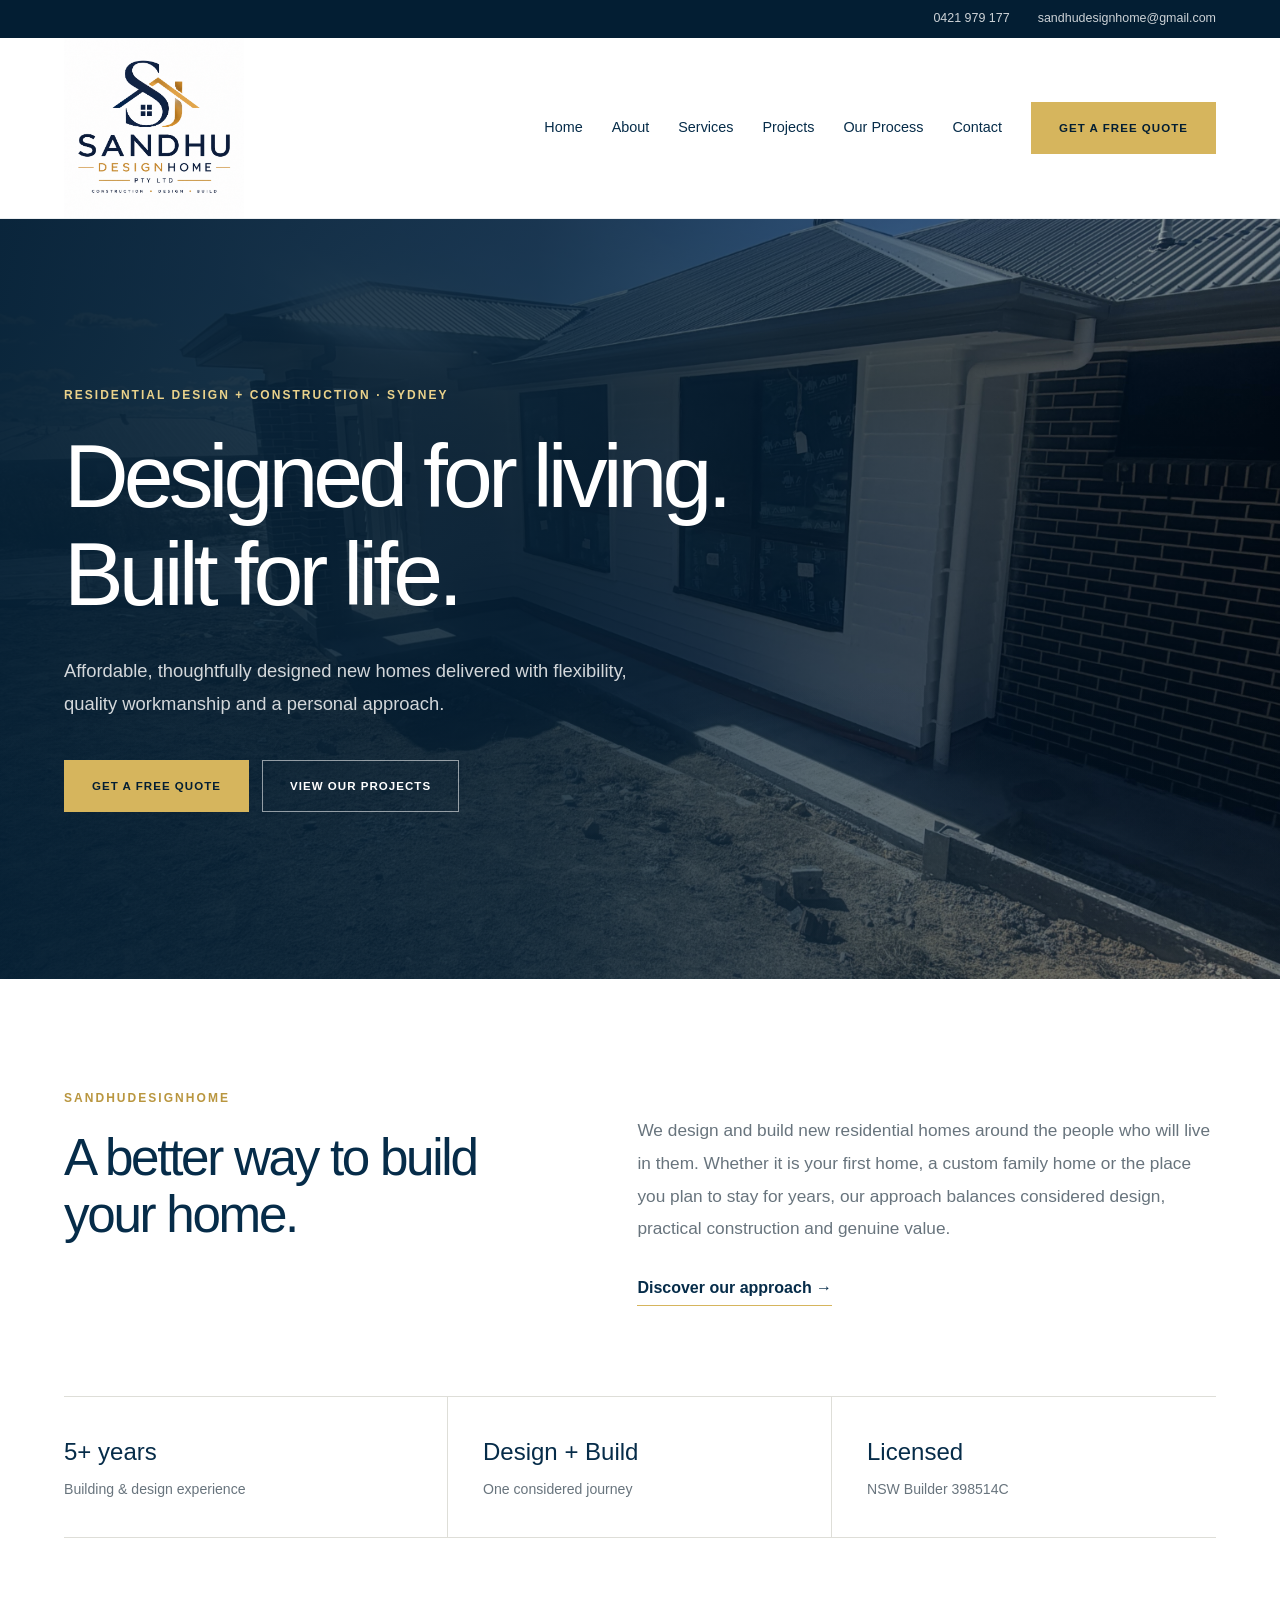
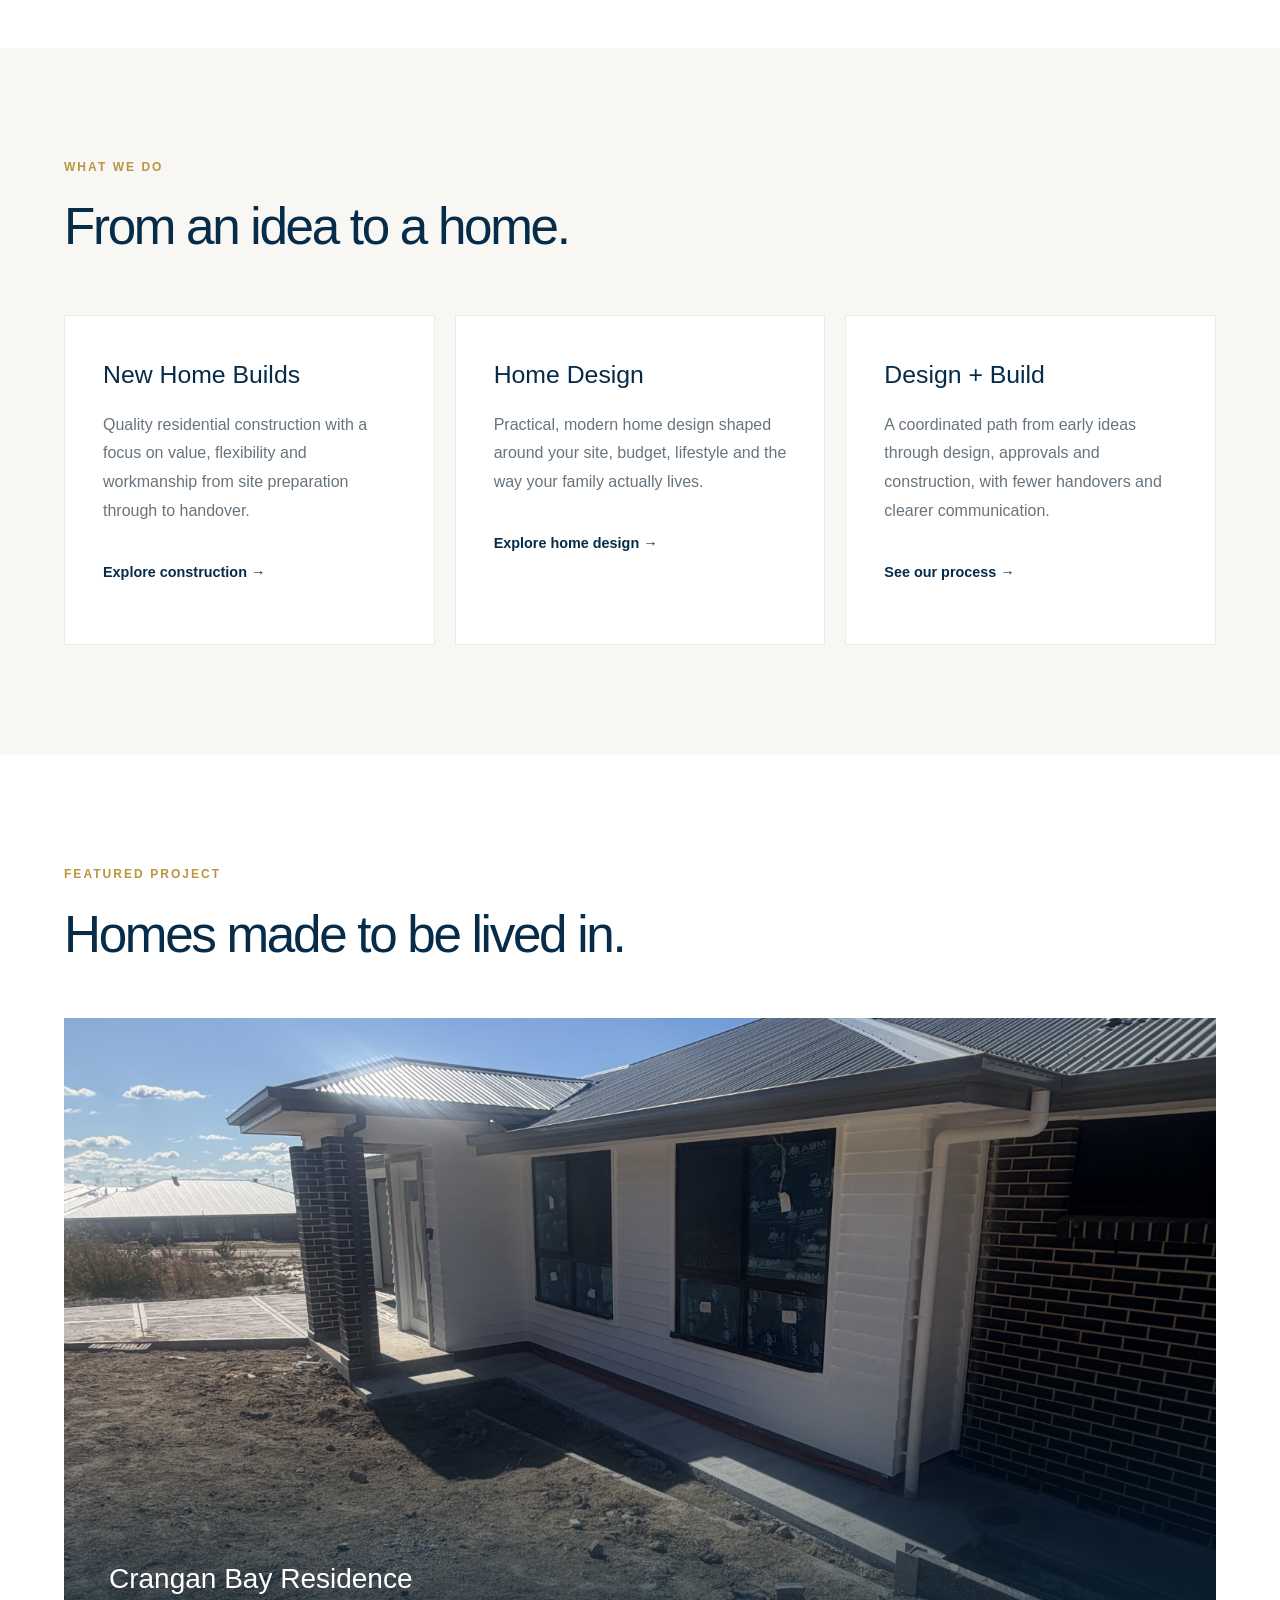
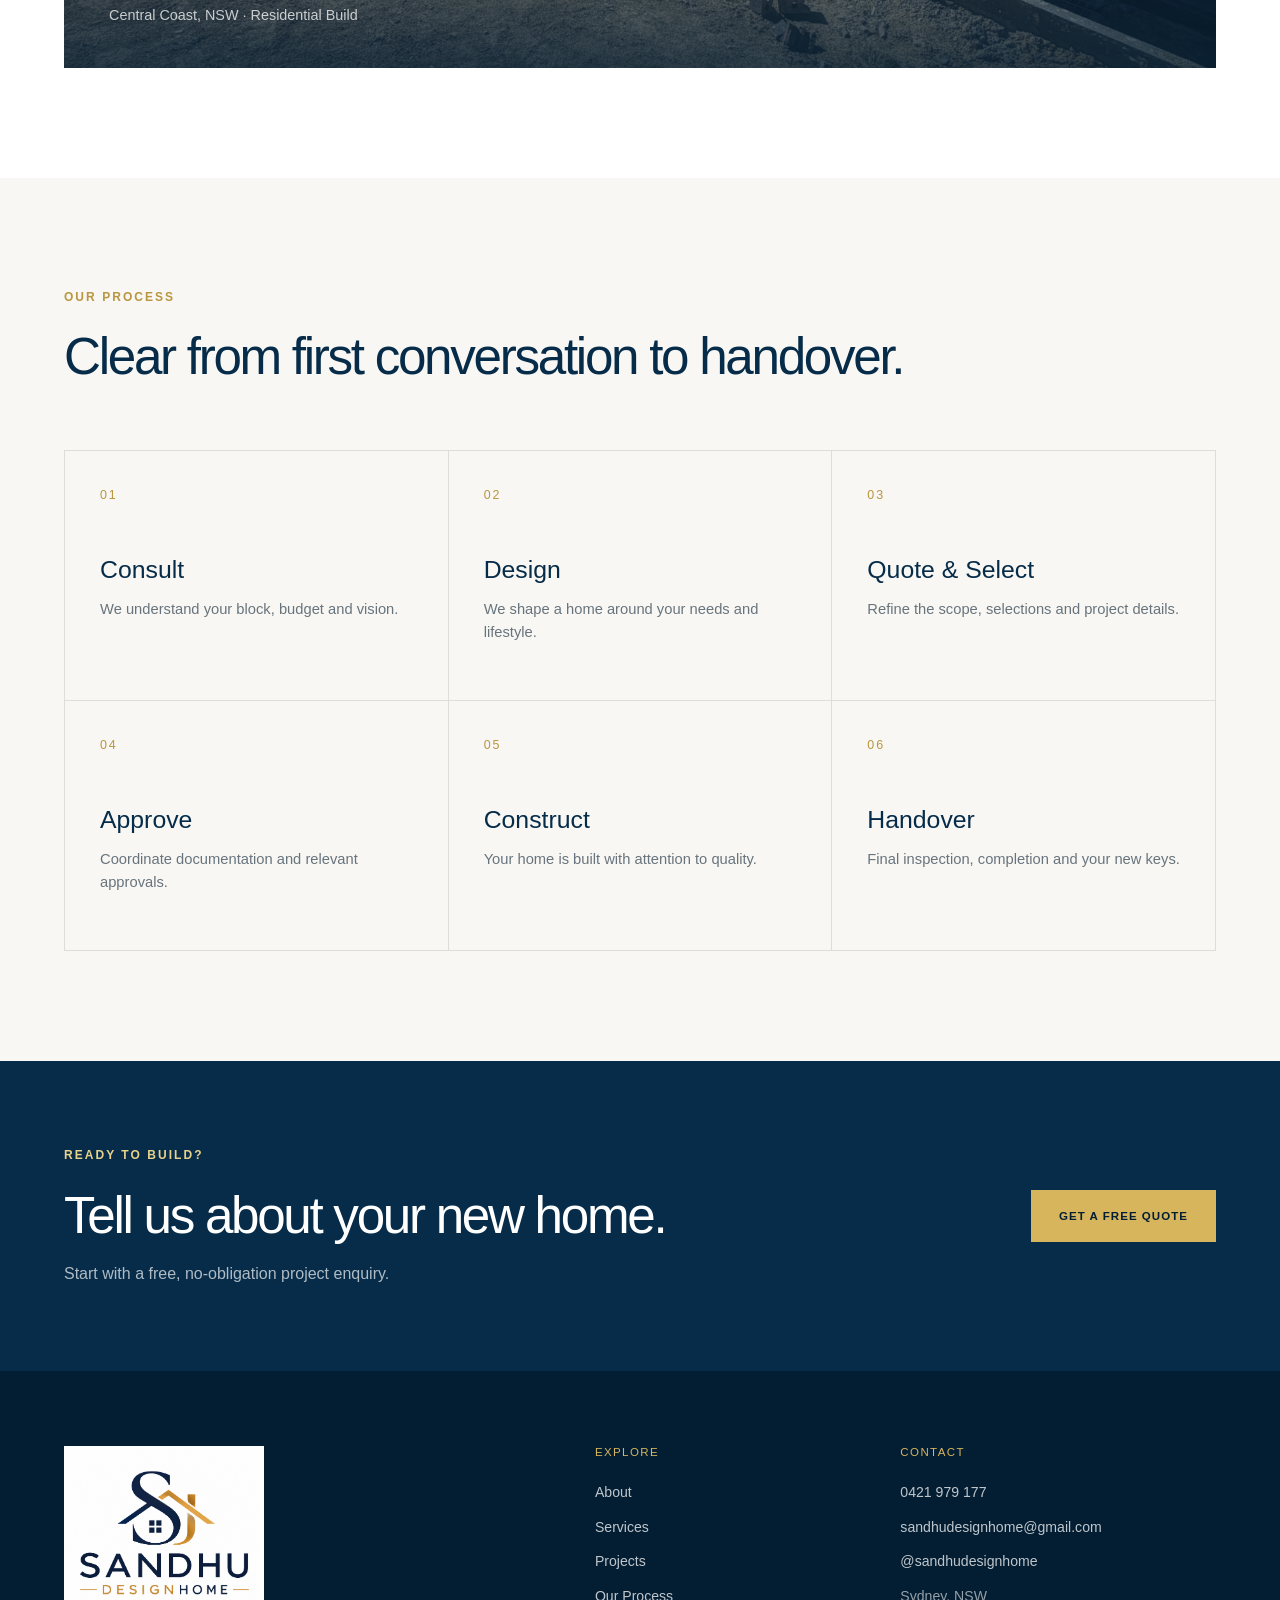
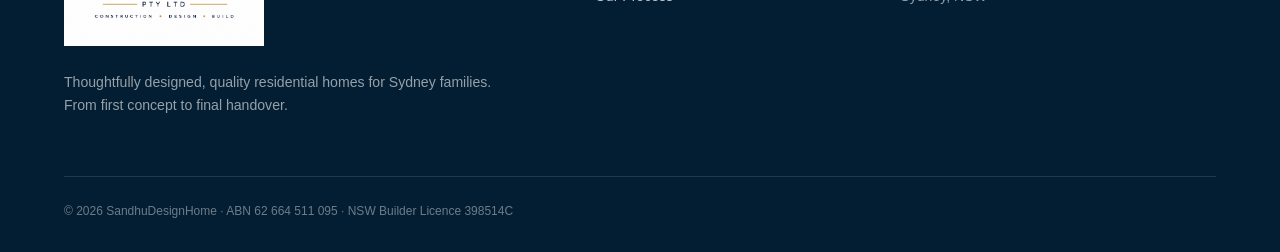
==== index.html @ 260c55b7 "Add files via upload" ====
<!doctype html>
<html lang="en-AU">

<head>
    <meta charset="utf-8">
    <meta name="viewport" content="width=device-width, initial-scale=1">

    <title>SandhuDesignHome | Residential Builder & Home Design Sydney</title>

    <meta name="description"
        content="SandhuDesignHome designs and builds quality, affordable new residential homes across Sydney.">

    <link rel="stylesheet" href="assets/style.css">
</head>

<body>

    <!-- =========================
         TOP CONTACT BAR
    ========================== -->

    <div class="top">
        <div class="wrap">

            <a href="tel:+61421979177">
                0421 979 177
            </a>

            <a href="mailto:sandhudesignhome@gmail.com">
                sandhudesignhome@gmail.com
            </a>

        </div>
    </div>


    <!-- =========================
         NAVIGATION
    ========================== -->

    <nav class="nav">

        <div class="wrap navin">

            <a class="brand" href="index.html">
                <img
                    src="assets/images/logo.png"
                    alt="SandhuDesignHome">
            </a>

            <button
                class="menu"
                aria-label="Menu">
                ☰
            </button>

            <div class="links">

                <a href="index.html">
                    Home
                </a>

                <a href="about/">
                    About
                </a>

                <a href="services/">
                    Services
                </a>

                <a href="projects/">
                    Projects
                </a>

                <a href="process/">
                    Our Process
                </a>

                <a href="contact/">
                    Contact
                </a>

                <a
                    class="btn"
                    href="contact/">
                    Get a Free Quote
                </a>

            </div>

        </div>

    </nav>


    <!-- =========================
         HERO
    ========================== -->

    <header class="hero">

        <div class="wrap content">

            <div class="eyebrow">
                Residential Design + Construction · Sydney
            </div>

            <h1>
                Designed for living.
                <br>
                Built for life.
            </h1>

            <p class="lead">
                Affordable, thoughtfully designed new homes
                delivered with flexibility, quality workmanship
                and a personal approach.
            </p>

            <div class="actions">

                <a
                    class="btn"
                    href="contact/">
                    Get a Free Quote
                </a>

                <a
                    class="btn outline"
                    href="projects/">
                    View Our Projects
                </a>

            </div>

        </div>

    </header>


    <!-- =========================
         INTRODUCTION
    ========================== -->

    <section>

        <div class="wrap split reveal">

            <div>

                <div class="eyebrow">
                    SandhuDesignHome
                </div>

                <h2>
                    A better way to build your home.
                </h2>

            </div>

            <div class="copy">

                <p>
                    We design and build new residential homes around
                    the people who will live in them. Whether it is
                    your first home, a custom family home or the place
                    you plan to stay for years, our approach balances
                    considered design, practical construction and
                    genuine value.
                </p>

                <a href="about/">
                    Discover our approach →
                </a>

            </div>

        </div>


        <!-- TRUST / CREDENTIALS -->

        <div class="wrap stats reveal">

            <div class="stat">

                <strong>
                    5+ years
                </strong>

                Building & design experience

            </div>

            <div class="stat">

                <strong>
                    Design + Build
                </strong>

                One considered journey

            </div>

            <div class="stat">

                <strong>
                    Licensed
                </strong>

                NSW Builder 398514C

            </div>

        </div>

    </section>


    <!-- =========================
         SERVICES
    ========================== -->

    <section class="soft">

        <div class="wrap">

            <div class="eyebrow">
                What we do
            </div>

            <h2>
                From an idea to a home.
            </h2>


            <div class="cards">


                <!-- NEW HOME BUILDS -->

                <article class="card reveal">

                    <div class="pad">

                        <h3>
                            New Home Builds
                        </h3>

                        <p>
                            Quality residential construction with a
                            focus on value, flexibility and workmanship
                            from site preparation through to handover.
                        </p>

                        <a href="services/">
                            Explore construction →
                        </a>

                    </div>

                </article>


                <!-- HOME DESIGN -->

                <article class="card reveal">

                    <div class="pad">

                        <h3>
                            Home Design
                        </h3>

                        <p>
                            Practical, modern home design shaped around
                            your site, budget, lifestyle and the way
                            your family actually lives.
                        </p>

                        <a href="services/">
                            Explore home design →
                        </a>

                    </div>

                </article>


                <!-- DESIGN + BUILD -->

                <article class="card reveal">

                    <div class="pad">

                        <h3>
                            Design + Build
                        </h3>

                        <p>
                            A coordinated path from early ideas through
                            design, approvals and construction, with
                            fewer handovers and clearer communication.
                        </p>

                        <a href="process/">
                            See our process →
                        </a>

                    </div>

                </article>

            </div>

        </div>

    </section>


    <!-- =========================
         FEATURED PROJECT
    ========================== -->

    <section>

        <div class="wrap">

            <div class="eyebrow">
                Featured project
            </div>

            <h2>
                Homes made to be lived in.
            </h2>


            <a
                class="project reveal"
                href="projects/">

                <img
                    src="assets/images/crangan-bay-1.png"
                    alt="Crangan Bay residential home by SandhuDesignHome">


                <div class="label">

                    <strong>
                        Crangan Bay Residence
                    </strong>

                    <br>

                    <span>
                        Central Coast, NSW · Residential Build
                    </span>

                </div>

            </a>

        </div>

    </section>


    <!-- =========================
         OUR PROCESS
    ========================== -->

    <section class="soft">

        <div class="wrap">

            <div class="eyebrow">
                Our process
            </div>

            <h2>
                Clear from first conversation to handover.
            </h2>


            <div class="steps">


                <div class="step reveal">

                    <span class="num">
                        01
                    </span>

                    <h3>
                        Consult
                    </h3>

                    <p>
                        We understand your block, budget and vision.
                    </p>

                </div>


                <div class="step reveal">

                    <span class="num">
                        02
                    </span>

                    <h3>
                        Design
                    </h3>

                    <p>
                        We shape a home around your needs and lifestyle.
                    </p>

                </div>


                <div class="step reveal">

                    <span class="num">
                        03
                    </span>

                    <h3>
                        Quote & Select
                    </h3>

                    <p>
                        Refine the scope, selections and project details.
                    </p>

                </div>


                <div class="step reveal">

                    <span class="num">
                        04
                    </span>

                    <h3>
                        Approve
                    </h3>

                    <p>
                        Coordinate documentation and relevant approvals.
                    </p>

                </div>


                <div class="step reveal">

                    <span class="num">
                        05
                    </span>

                    <h3>
                        Construct
                    </h3>

                    <p>
                        Your home is built with attention to quality.
                    </p>

                </div>


                <div class="step reveal">

                    <span class="num">
                        06
                    </span>

                    <h3>
                        Handover
                    </h3>

                    <p>
                        Final inspection, completion and your new keys.
                    </p>

                </div>

            </div>

        </div>

    </section>


    <!-- =========================
         QUOTE CTA
    ========================== -->

    <section class="cta">

        <div class="wrap">

            <div>

                <div class="eyebrow">
                    Ready to build?
                </div>

                <h2>
                    Tell us about your new home.
                </h2>

                <p>
                    Start with a free, no-obligation project enquiry.
                </p>

            </div>


            <a
                class="btn"
                href="contact/">
                Get a Free Quote
            </a>

        </div>

    </section>


    <!-- =========================
         FOOTER
    ========================== -->

    <footer class="footer">

        <div class="wrap">


            <div class="footgrid">


                <!-- COMPANY -->

                <div>

                    <img
                        src="assets/images/logo.png"
                        alt="SandhuDesignHome">

                    <p>
                        Thoughtfully designed, quality residential
                        homes for Sydney families. From first concept
                        to final handover.
                    </p>

                </div>


                <!-- LINKS -->

                <div>

                    <h4>
                        Explore
                    </h4>

                    <a href="about/">
                        About
                    </a>

                    <a href="services/">
                        Services
                    </a>

                    <a href="projects/">
                        Projects
                    </a>

                    <a href="process/">
                        Our Process
                    </a>

                </div>


                <!-- CONTACT -->

                <div>

                    <h4>
                        Contact
                    </h4>

                    <a href="tel:+61421979177">
                        0421 979 177
                    </a>

                    <a href="mailto:sandhudesignhome@gmail.com">
                        sandhudesignhome@gmail.com
                    </a>

                    <a
                        href="https://www.instagram.com/sandhudesignhome/"
                        target="_blank"
                        rel="noopener">
                        @sandhudesignhome
                    </a>

                    <p>
                        Sydney, NSW
                    </p>

                </div>

            </div>


            <!-- LEGAL -->

            <div class="legal">

                © 2026 SandhuDesignHome
                · ABN 62 664 511 095
                · NSW Builder Licence 398514C

            </div>

        </div>

    </footer>


    <!-- JAVASCRIPT -->

    <script src="assets/script.js"></script>

</body>

</html>
---- assets/style.css ----
/* =========================================================
   SANDHUDESIGNHOME
   Main Website Stylesheet
   ========================================================= */


/* =========================
   BRAND VARIABLES
   ========================= */

:root {
    --navy: #062c49;
    --navy-dark: #031e33;
    --navy-light: #0c3d60;

    --gold: #d6b55d;
    --gold-dark: #b9963f;
    --gold-light: #ead28b;

    --white: #ffffff;
    --off-white: #f8f7f3;
    --soft: #f2f1ed;

    --text: #16212a;
    --muted: #68747d;
    --border: #deded8;

    --max-width: 1240px;
}


/* =========================
   RESET
   ========================= */

* {
    margin: 0;
    padding: 0;
    box-sizing: border-box;
}

html {
    scroll-behavior: smooth;
}

body {
    font-family: Arial, Helvetica, sans-serif;
    background: var(--white);
    color: var(--text);
    line-height: 1.6;
    -webkit-font-smoothing: antialiased;
}

img {
    max-width: 100%;
    display: block;
}

a {
    color: inherit;
    text-decoration: none;
}

button,
input,
textarea,
select {
    font: inherit;
}


/* =========================
   GENERAL LAYOUT
   ========================= */

.wrap {
    width: min(90%, var(--max-width));
    margin: 0 auto;
}

section {
    padding: 110px 0;
}

.soft {
    background: var(--off-white);
}


/* =========================
   TYPOGRAPHY
   ========================= */

h1,
h2,
h3,
h4 {
    color: var(--navy);
    font-weight: 500;
    line-height: 1.1;
}

h1 {
    font-size: clamp(3.3rem, 7vw, 6.8rem);
    letter-spacing: -0.055em;
}

h2 {
    font-size: clamp(2.3rem, 4vw, 4.3rem);
    letter-spacing: -0.045em;
    max-width: 850px;
}

h3 {
    font-size: 1.55rem;
}

p {
    color: var(--muted);
}

.eyebrow {
    color: var(--gold-dark);
    text-transform: uppercase;
    letter-spacing: 0.17em;
    font-size: 0.75rem;
    font-weight: 700;
    margin-bottom: 22px;
}

.lead {
    font-size: 1.15rem;
    max-width: 610px;
    line-height: 1.8;
}


/* =========================
   TOP CONTACT BAR
   ========================= */

.top {
    background: var(--navy-dark);
    color: rgba(255, 255, 255, 0.8);
    font-size: 0.78rem;
}

.top .wrap {
    min-height: 38px;
    display: flex;
    justify-content: flex-end;
    align-items: center;
    gap: 28px;
}

.top a {
    transition: color 0.25s ease;
}

.top a:hover {
    color: var(--gold);
}


/* =========================
   NAVIGATION
   ========================= */

.nav {
    background: rgba(255, 255, 255, 0.97);
    border-bottom: 1px solid rgba(6, 44, 73, 0.08);
    position: sticky;
    top: 0;
    z-index: 1000;
    backdrop-filter: blur(12px);
}

.navin {
    min-height: 88px;
    display: flex;
    align-items: center;
    justify-content: space-between;
}

.brand {
    display: flex;
    align-items: center;
}

.brand img {
    width: 180px;
    height: auto;
}

.links {
    display: flex;
    align-items: center;
    gap: 29px;
}

.links > a:not(.btn) {
    color: var(--navy);
    font-size: 0.9rem;
    position: relative;
}

.links > a:not(.btn)::after {
    content: "";
    position: absolute;
    left: 0;
    bottom: -8px;
    width: 0;
    height: 1px;
    background: var(--gold);
    transition: width 0.25s ease;
}

.links > a:not(.btn):hover::after {
    width: 100%;
}

.menu {
    display: none;
    background: transparent;
    border: 0;
    color: var(--navy);
    font-size: 1.8rem;
    cursor: pointer;
}


/* =========================
   BUTTONS
   ========================= */

.btn {
    display: inline-flex;
    align-items: center;
    justify-content: center;
    min-height: 52px;
    padding: 0 27px;

    background: var(--gold);
    color: var(--navy-dark);

    border: 1px solid var(--gold);

    text-transform: uppercase;
    letter-spacing: 0.09em;
    font-size: 0.72rem;
    font-weight: 700;

    transition:
        background 0.25s ease,
        color 0.25s ease,
        border-color 0.25s ease,
        transform 0.25s ease;
}

.btn:hover {
    background: var(--gold-dark);
    border-color: var(--gold-dark);
    transform: translateY(-2px);
}

.btn.outline {
    background: transparent;
    color: var(--white);
    border-color: rgba(255, 255, 255, 0.55);
}

.btn.outline:hover {
    background: var(--white);
    color: var(--navy);
    border-color: var(--white);
}


/* =========================
   HERO
   ========================= */

.hero {
    position: relative;
    min-height: 760px;
    display: flex;
    align-items: center;

    background:
        linear-gradient(
            90deg,
            rgba(3, 30, 51, 0.95) 0%,
            rgba(3, 30, 51, 0.82) 42%,
            rgba(3, 30, 51, 0.30) 100%
        ),
        url("images/crangan-bay-1.png");

    background-size: cover;
    background-position: center;
}

.hero::after {
    content: "";
    position: absolute;
    inset: 0;
    background:
        linear-gradient(
            180deg,
            transparent 60%,
            rgba(3, 30, 51, 0.25)
        );
    pointer-events: none;
}

.hero .content {
    position: relative;
    z-index: 2;
    padding: 100px 0;
}

.hero .eyebrow {
    color: var(--gold-light);
}

.hero h1 {
    color: var(--white);
    max-width: 900px;
}

.hero .lead {
    color: rgba(255, 255, 255, 0.82);
    margin-top: 30px;
}

.actions {
    display: flex;
    flex-wrap: wrap;
    gap: 13px;
    margin-top: 40px;
}


/* =========================
   INTRO SPLIT SECTION
   ========================= */

.split {
    display: grid;
    grid-template-columns: 0.9fr 1.1fr;
    gap: 100px;
    align-items: start;
}

.copy {
    padding-top: 25px;
}

.copy p {
    font-size: 1.08rem;
    line-height: 1.9;
    max-width: 650px;
}

.copy a {
    display: inline-block;
    margin-top: 30px;
    color: var(--navy);
    font-weight: 600;
    border-bottom: 1px solid var(--gold);
    padding-bottom: 4px;
}


/* =========================
   STATS
   ========================= */

.stats {
    margin-top: 90px;
    display: grid;
    grid-template-columns: repeat(3, 1fr);
    border-top: 1px solid var(--border);
    border-bottom: 1px solid var(--border);
}

.stat {
    padding: 36px 35px;
    color: var(--muted);
    font-size: 0.88rem;
    border-right: 1px solid var(--border);
}

.stat:first-child {
    padding-left: 0;
}

.stat:last-child {
    border-right: 0;
}

.stat strong {
    display: block;
    color: var(--navy);
    font-size: 1.5rem;
    font-weight: 500;
    margin-bottom: 7px;
}


/* =========================
   SERVICES CARDS
   ========================= */

.cards {
    display: grid;
    grid-template-columns: repeat(3, 1fr);
    gap: 20px;
    margin-top: 60px;
}

.card {
    background: var(--white);
    border: 1px solid rgba(6, 44, 73, 0.09);
    min-height: 330px;

    transition:
        transform 0.3s ease,
        box-shadow 0.3s ease,
        border-color 0.3s ease;
}

.card:hover {
    transform: translateY(-7px);
    border-color: rgba(214, 181, 93, 0.6);
    box-shadow: 0 22px 55px rgba(6, 44, 73, 0.09);
}

.card .pad {
    padding: 45px 38px;
}

.card h3 {
    margin-bottom: 22px;
}

.card p {
    line-height: 1.8;
}

.card a {
    display: inline-block;
    color: var(--navy);
    margin-top: 35px;
    font-weight: 600;
    font-size: 0.9rem;
}


/* =========================
   FEATURED PROJECT
   ========================= */

.project {
    position: relative;
    display: block;
    margin-top: 55px;
    overflow: hidden;
    background: var(--navy);
}

.project img {
    width: 100%;
    height: 650px;
    object-fit: cover;
    transition: transform 0.7s ease;
}

.project:hover img {
    transform: scale(1.025);
}

.project::after {
    content: "";
    position: absolute;
    inset: 0;
    background:
        linear-gradient(
            180deg,
            transparent 50%,
            rgba(3, 30, 51, 0.8) 100%
        );
}

.project .label {
    position: absolute;
    z-index: 2;
    left: 45px;
    bottom: 40px;
    color: var(--white);
}

.project .label strong {
    font-size: 1.75rem;
    font-weight: 500;
}

.project .label span {
    color: rgba(255, 255, 255, 0.75);
    font-size: 0.9rem;
}


/* =========================
   PROCESS
   ========================= */

.steps {
    display: grid;
    grid-template-columns: repeat(3, 1fr);
    gap: 0;
    margin-top: 65px;
    border-top: 1px solid var(--border);
    border-left: 1px solid var(--border);
}

.step {
    min-height: 250px;
    padding: 35px;
    border-right: 1px solid var(--border);
    border-bottom: 1px solid var(--border);
}

.num {
    display: block;
    color: var(--gold-dark);
    font-size: 0.78rem;
    letter-spacing: 0.15em;
    margin-bottom: 50px;
}

.step h3 {
    margin-bottom: 14px;
}

.step p {
    font-size: 0.92rem;
}


/* =========================
   CTA
   ========================= */

.cta {
    background: var(--navy);
    padding: 85px 0;
}

.cta .wrap {
    display: flex;
    align-items: center;
    justify-content: space-between;
    gap: 60px;
}

.cta h2 {
    color: var(--white);
    font-size: clamp(2.2rem, 4vw, 3.8rem);
}

.cta p {
    color: rgba(255, 255, 255, 0.68);
    margin-top: 17px;
}

.cta .eyebrow {
    color: var(--gold-light);
}


/* =========================
   FOOTER
   ========================= */

.footer {
    background: var(--navy-dark);
    color: var(--white);
    padding: 75px 0 30px;
}

.footgrid {
    display: grid;
    grid-template-columns: 2fr 1fr 1.4fr;
    gap: 80px;
}

.footgrid img {
    width: 200px;
    margin-bottom: 25px;
}

.footgrid p {
    color: rgba(255, 255, 255, 0.58);
    max-width: 430px;
    font-size: 0.88rem;
}

.footgrid h4 {
    color: var(--gold);
    text-transform: uppercase;
    letter-spacing: 0.12em;
    font-size: 0.72rem;
    margin-bottom: 22px;
}

.footgrid a {
    display: block;
    color: rgba(255, 255, 255, 0.75);
    margin-bottom: 12px;
    font-size: 0.88rem;
    transition: color 0.2s ease;
}

.footgrid a:hover {
    color: var(--gold);
}

.legal {
    border-top: 1px solid rgba(255, 255, 255, 0.12);
    margin-top: 60px;
    padding-top: 25px;
    color: rgba(255, 255, 255, 0.42);
    font-size: 0.75rem;
}


/* =========================================================
   INTERNAL PAGE HERO
   Used on About / Services / Projects / Process / Contact
   ========================================================= */

.page-hero {
    background: var(--navy);
    padding: 115px 0 100px;
}

.page-hero h1 {
    color: var(--white);
    font-size: clamp(3rem, 6vw, 5.8rem);
    max-width: 950px;
}

.page-hero p {
    color: rgba(255, 255, 255, 0.7);
    max-width: 650px;
    font-size: 1.1rem;
    margin-top: 25px;
}

.page-hero .eyebrow {
    color: var(--gold-light);
}


/* =========================
   INTERNAL CONTENT
   ========================= */

.content-grid {
    display: grid;
    grid-template-columns: 0.8fr 1.2fr;
    gap: 100px;
}

.content-grid p {
    font-size: 1.05rem;
    line-height: 1.9;
    margin-bottom: 20px;
}


/* =========================
   PROJECT GRID
   ========================= */

.project-grid {
    display: grid;
    grid-template-columns: repeat(2, 1fr);
    gap: 25px;
    margin-top: 55px;
}

.project-image {
    overflow: hidden;
}

.project-image img {
    width: 100%;
    height: 520px;
    object-fit: cover;
    transition: transform 0.6s ease;
}

.project-image:hover img {
    transform: scale(1.025);
}


/* =========================
   CONTACT / QUOTE FORM
   ========================= */

.quote-grid {
    display: grid;
    grid-template-columns: 0.7fr 1.3fr;
    gap: 100px;
}

.contact-details {
    margin-top: 35px;
}

.contact-details a,
.contact-details p {
    display: block;
    margin-bottom: 14px;
}

.quote-form {
    display: grid;
    grid-template-columns: repeat(2, 1fr);
    gap: 20px;
}

.field {
    display: flex;
    flex-direction: column;
    gap: 8px;
}

.field.full {
    grid-column: 1 / -1;
}

.field label {
    color: var(--navy);
    font-size: 0.78rem;
    font-weight: 700;
    text-transform: uppercase;
    letter-spacing: 0.07em;
}

.field input,
.field select,
.field textarea {
    width: 100%;
    border: 1px solid var(--border);
    background: var(--white);
    padding: 15px 16px;
    color: var(--text);
    outline: none;
    transition: border-color 0.2s ease;
}

.field input,
.field select {
    min-height: 54px;
}

.field textarea {
    min-height: 160px;
    resize: vertical;
}

.field input:focus,
.field select:focus,
.field textarea:focus {
    border-color: var(--gold-dark);
}

.quote-form .btn {
    cursor: pointer;
}


/* =========================
   SCROLL ANIMATION
   ========================= */

.reveal {
    opacity: 0;
    transform: translateY(25px);
    transition:
        opacity 0.7s ease,
        transform 0.7s ease;
}

.reveal.visible {
    opacity: 1;
    transform: translateY(0);
}


/* =========================================================
   TABLET
   ========================================================= */

@media (max-width: 1000px) {

    section {
        padding: 85px 0;
    }

    .links {
        gap: 18px;
    }

    .links > a:not(.btn) {
        font-size: 0.82rem;
    }

    .brand img {
        width: 155px;
    }

    .split,
    .content-grid,
    .quote-grid {
        grid-template-columns: 1fr;
        gap: 45px;
    }

    .cards {
        grid-template-columns: 1fr 1fr;
    }

    .steps {
        grid-template-columns: repeat(2, 1fr);
    }

    .footgrid {
        grid-template-columns: 1.5fr 1fr 1fr;
        gap: 40px;
    }

}


/* =========================================================
   MOBILE
   ========================================================= */

@media (max-width: 780px) {

    .wrap {
        width: min(90%, 650px);
    }

    section {
        padding: 72px 0;
    }


    /* TOP BAR */

    .top .wrap {
        justify-content: center;
        min-height: 34px;
    }

    .top a:nth-child(2) {
        display: none;
    }


    /* NAVIGATION */

    .navin {
        min-height: 75px;
    }

    .brand img {
        width: 145px;
    }

    .menu {
        display: block;
    }

    .links {
        display: none;
        position: absolute;
        top: 75px;
        left: 0;
        right: 0;

        background: var(--white);

        padding: 25px 5%;
        border-top: 1px solid var(--border);
        box-shadow: 0 18px 30px rgba(6, 44, 73, 0.08);

        flex-direction: column;
        align-items: stretch;
        gap: 0;
    }

    .links.open {
        display: flex;
    }

    .links > a {
        padding: 14px 0;
    }

    .links > a:not(.btn)::after {
        display: none;
    }

    .links .btn {
        margin-top: 10px;
    }


    /* HERO */

    .hero {
        min-height: 690px;

        background:
            linear-gradient(
                90deg,
                rgba(3, 30, 51, 0.92),
                rgba(3, 30, 51, 0.64)
            ),
            url("images/crangan-bay-1.png");

        background-size: cover;
        background-position: center;
    }

    .hero .content {
        padding: 80px 0;
    }

    h1 {
        font-size: clamp(3rem, 14vw, 4.8rem);
    }

    h2 {
        font-size: clamp(2.15rem, 10vw, 3.4rem);
    }

    .lead {
        font-size: 1rem;
    }

    .actions {
        flex-direction: column;
        align-items: flex-start;
    }


    /* STATS */

    .stats {
        grid-template-columns: 1fr;
        margin-top: 60px;
    }

    .stat,
    .stat:first-child {
        padding: 27px 0;
        border-right: 0;
        border-bottom: 1px solid var(--border);
    }

    .stat:last-child {
        border-bottom: 0;
    }


    /* CARDS */

    .cards {
        grid-template-columns: 1fr;
        margin-top: 45px;
    }

    .card {
        min-height: auto;
    }

    .card .pad {
        padding: 35px 28px;
    }


    /* PROJECT */

    .project {
        margin-top: 40px;
    }

    .project img {
        height: 480px;
    }

    .project .label {
        left: 25px;
        right: 25px;
        bottom: 25px;
    }

    .project .label strong {
        font-size: 1.4rem;
    }


    /* PROCESS */

    .steps {
        grid-template-columns: 1fr;
        margin-top: 45px;
    }

    .step {
        min-height: 210px;
        padding: 30px;
    }

    .num {
        margin-bottom: 35px;
    }


    /* CTA */

    .cta .wrap {
        flex-direction: column;
        align-items: flex-start;
        gap: 35px;
    }


    /* FOOTER */

    .footgrid {
        grid-template-columns: 1fr;
        gap: 45px;
    }

    .legal {
        line-height: 1.8;
    }


    /* INTERNAL PAGE */

    .page-hero {
        padding: 85px 0 75px;
    }

    .page-hero h1 {
        font-size: clamp(2.8rem, 13vw, 4.5rem);
    }


    /* PROJECT GRID */

    .project-grid {
        grid-template-columns: 1fr;
    }

    .project-image img {
        height: 420px;
    }


    /* FORM */

    .quote-form {
        grid-template-columns: 1fr;
    }

    .field.full {
        grid-column: auto;
    }

}


/* =========================================================
   SMALL MOBILE
   ========================================================= */

@media (max-width: 430px) {

    .hero {
        min-height: 640px;
    }

    .hero h1 {
        font-size: 3.15rem;
    }

    .btn {
        width: 100%;
    }

    .actions {
        width: 100%;
    }

    .project img {
        height: 400px;
    }

}
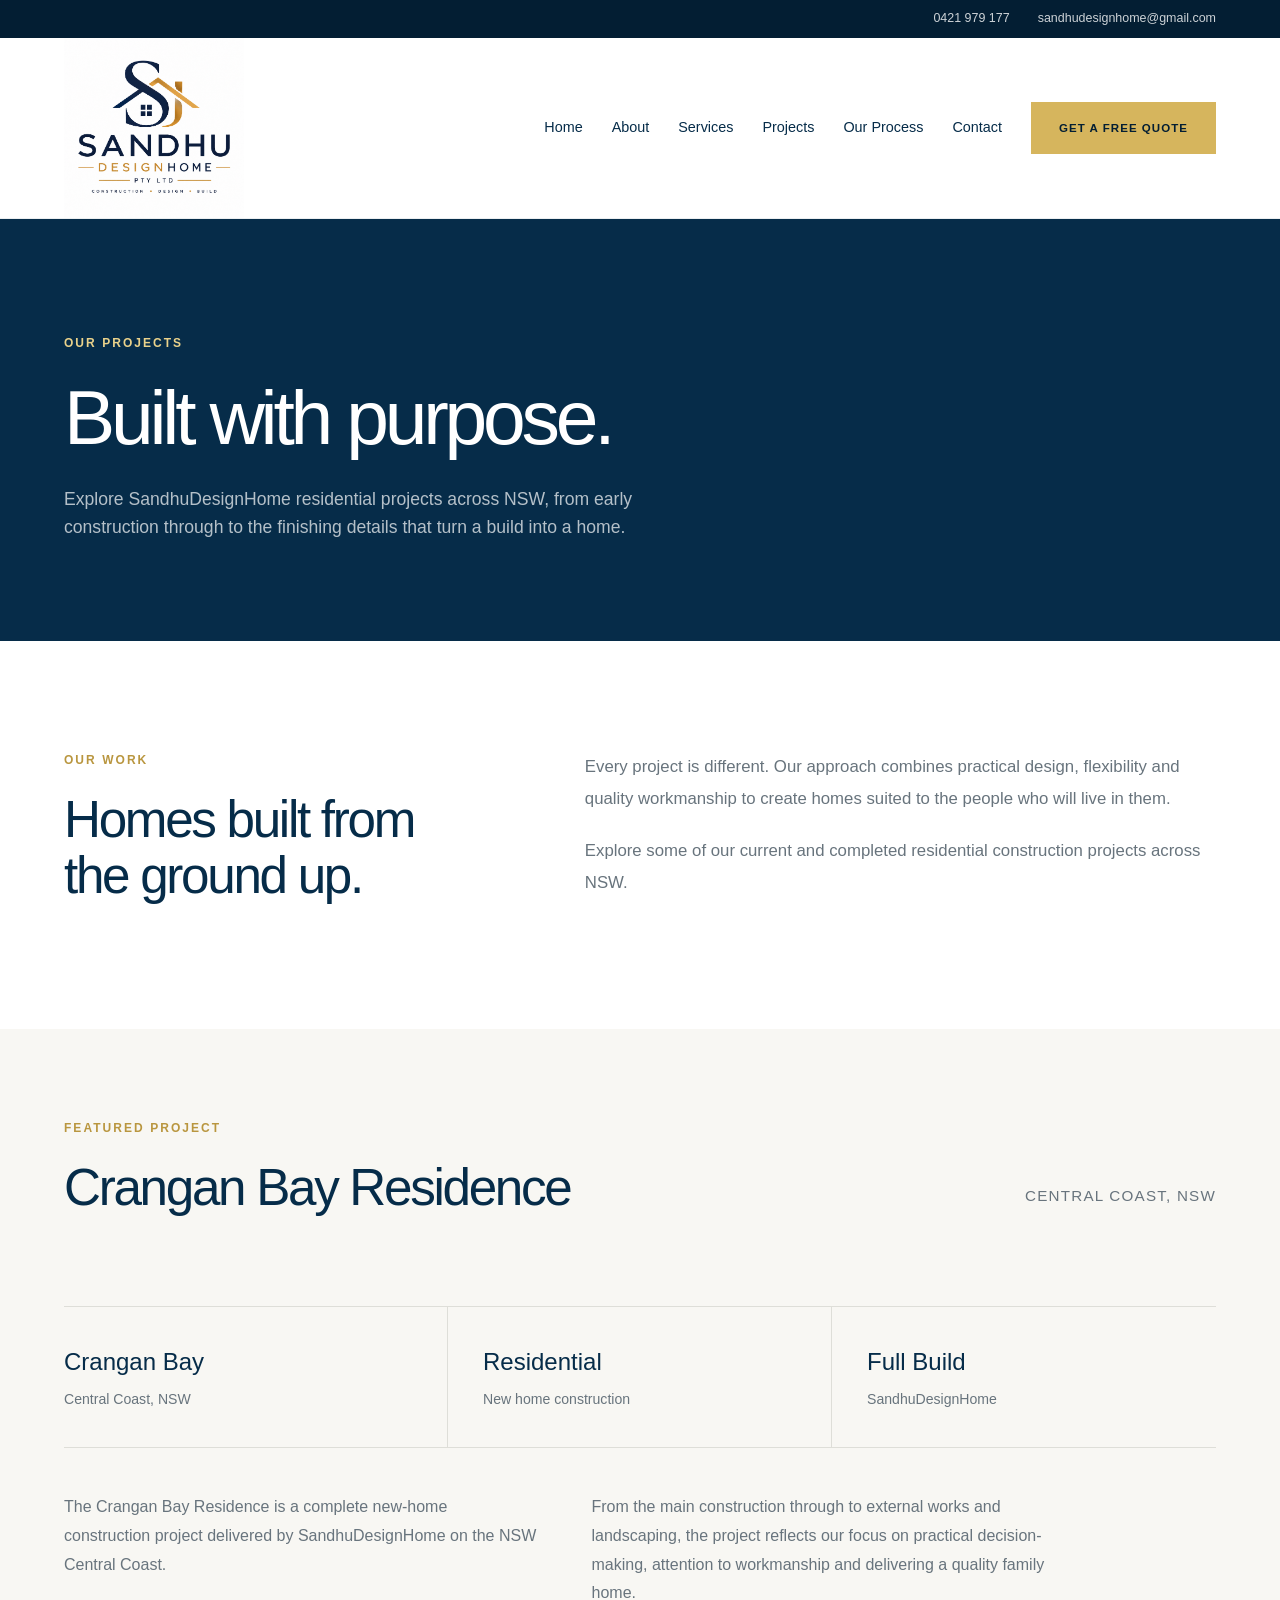
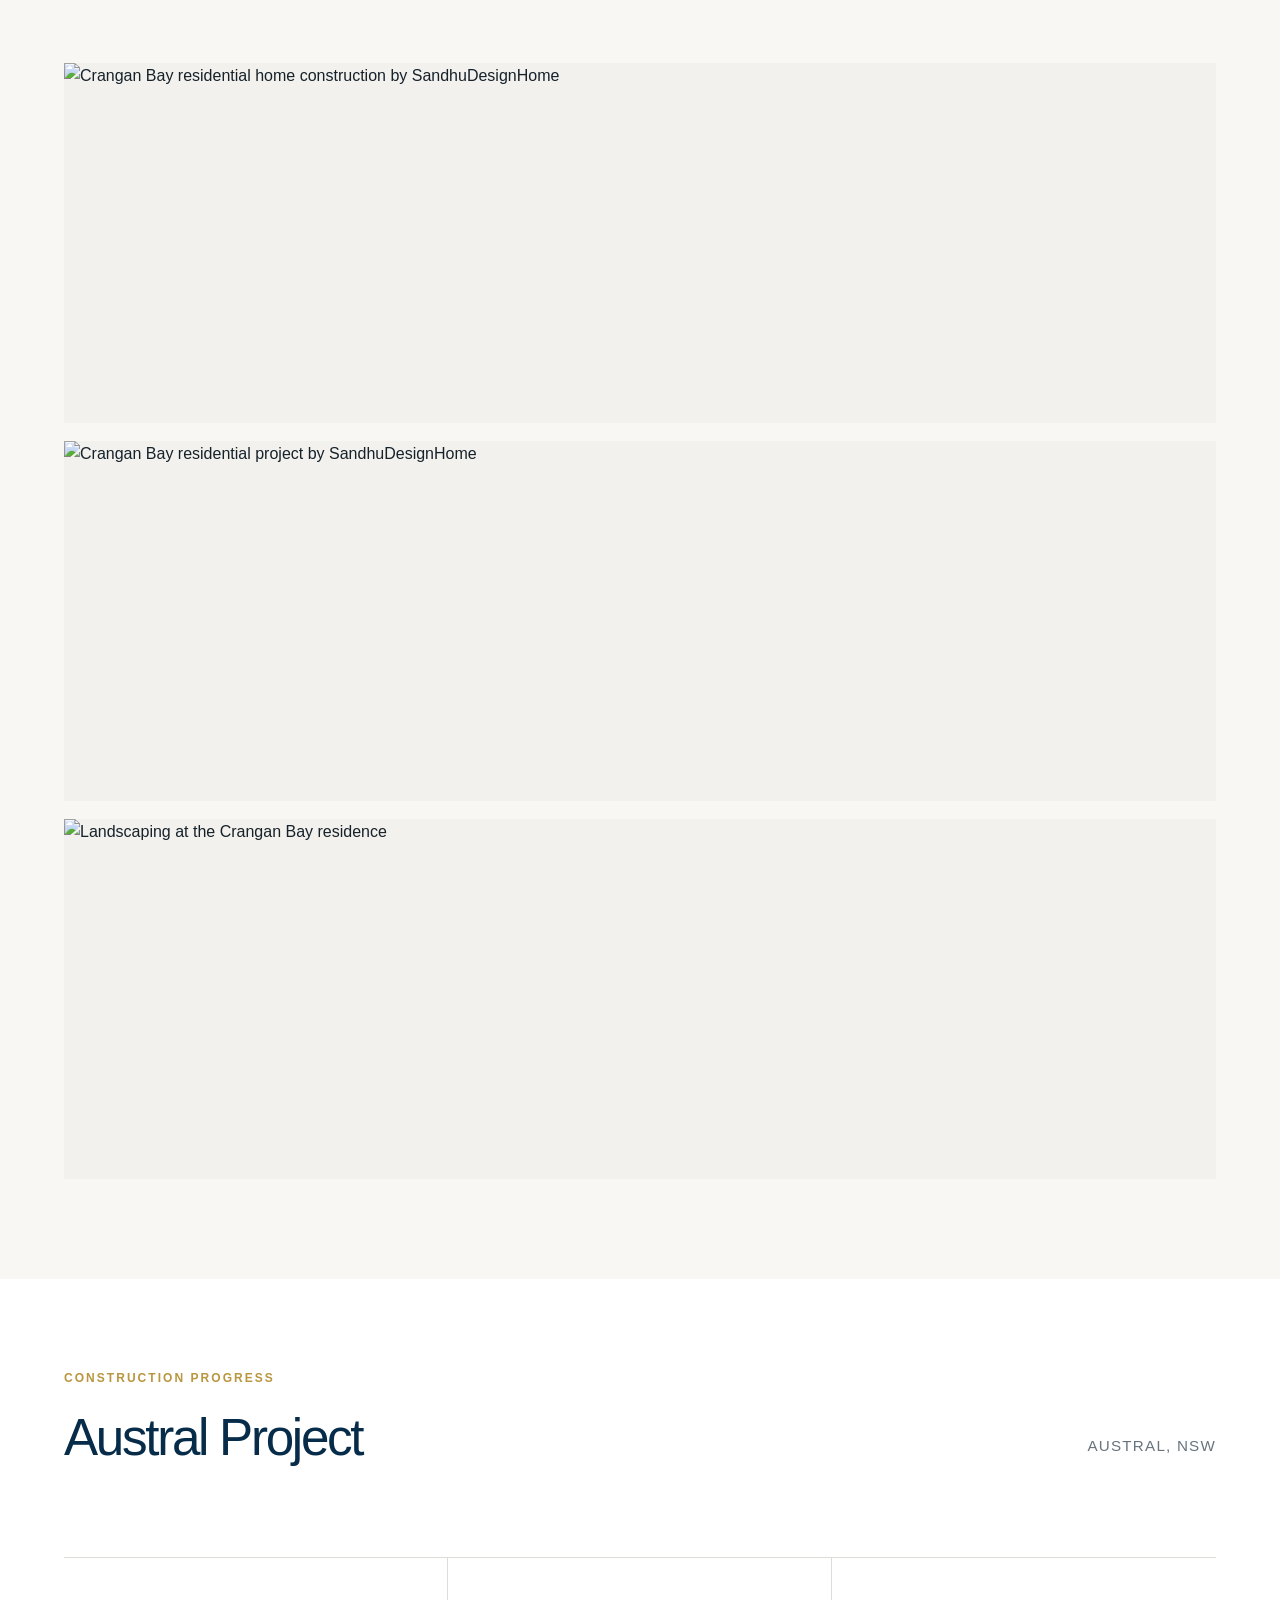
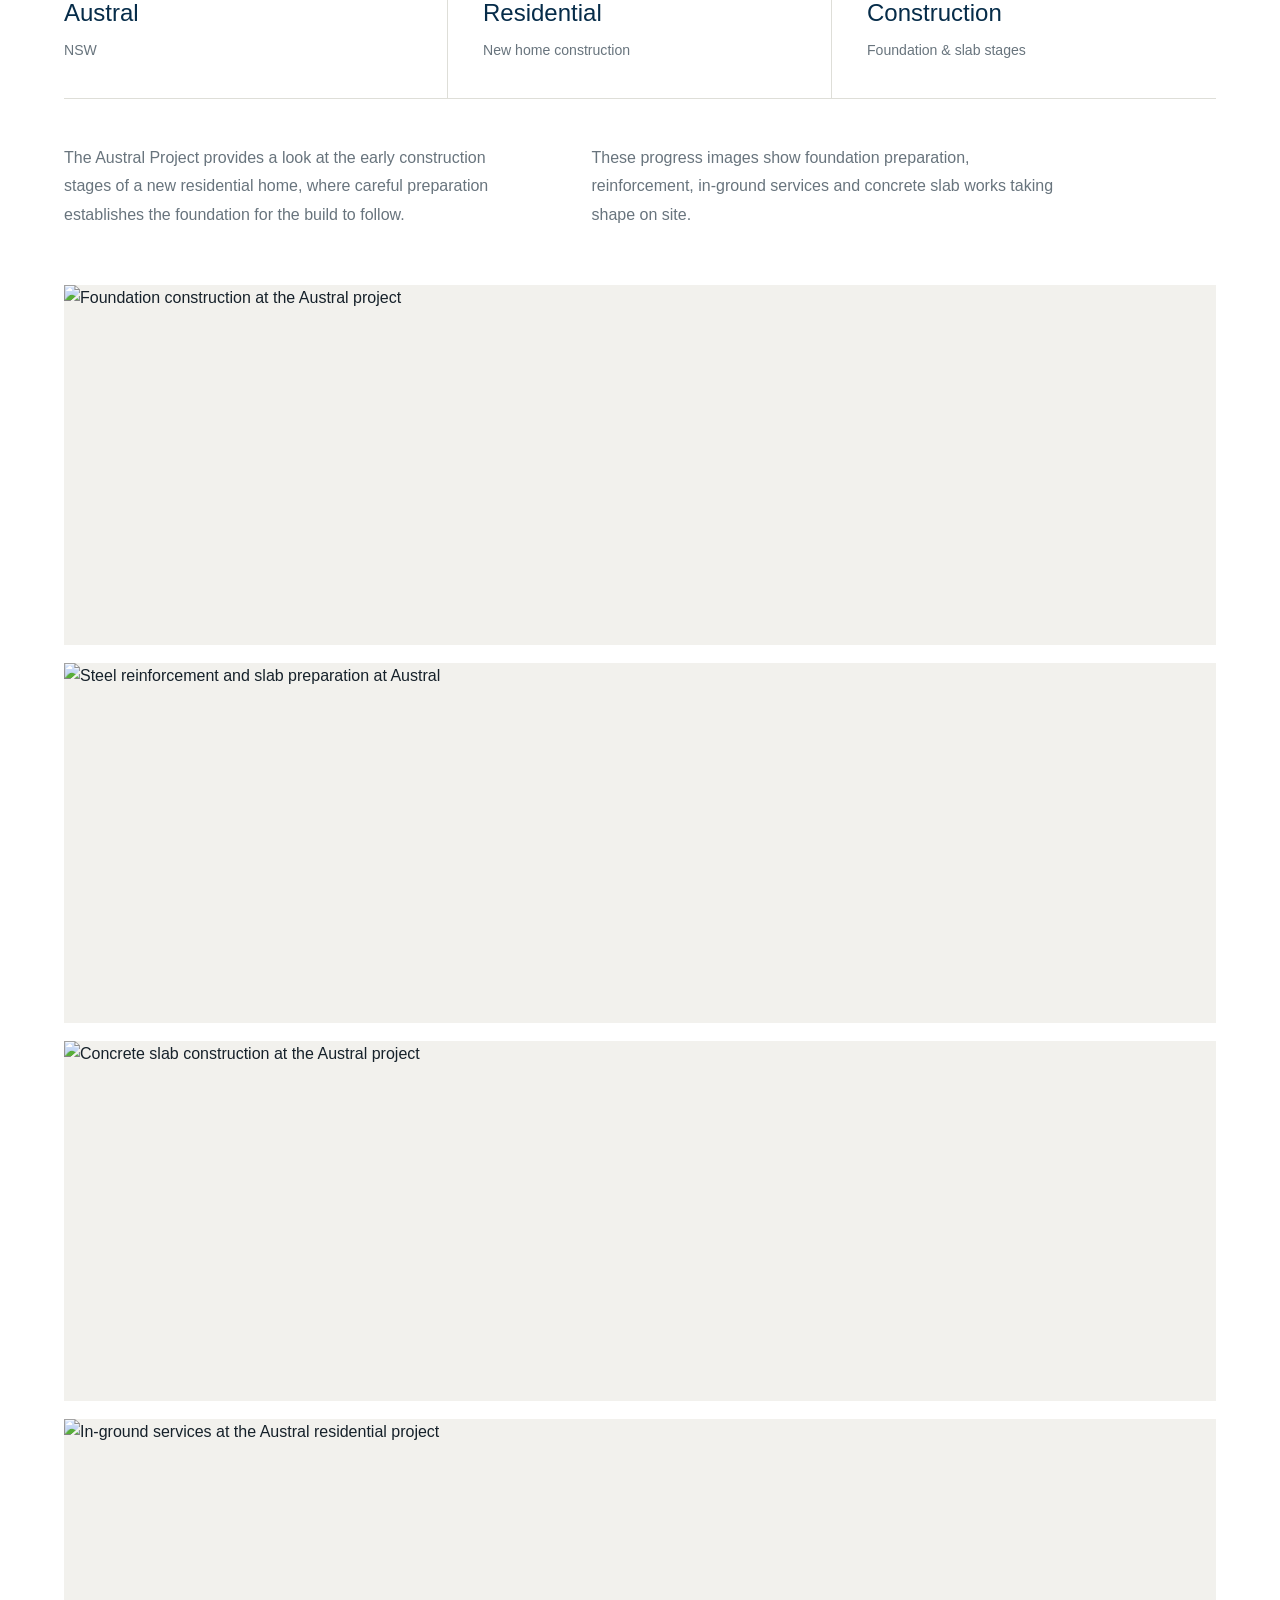
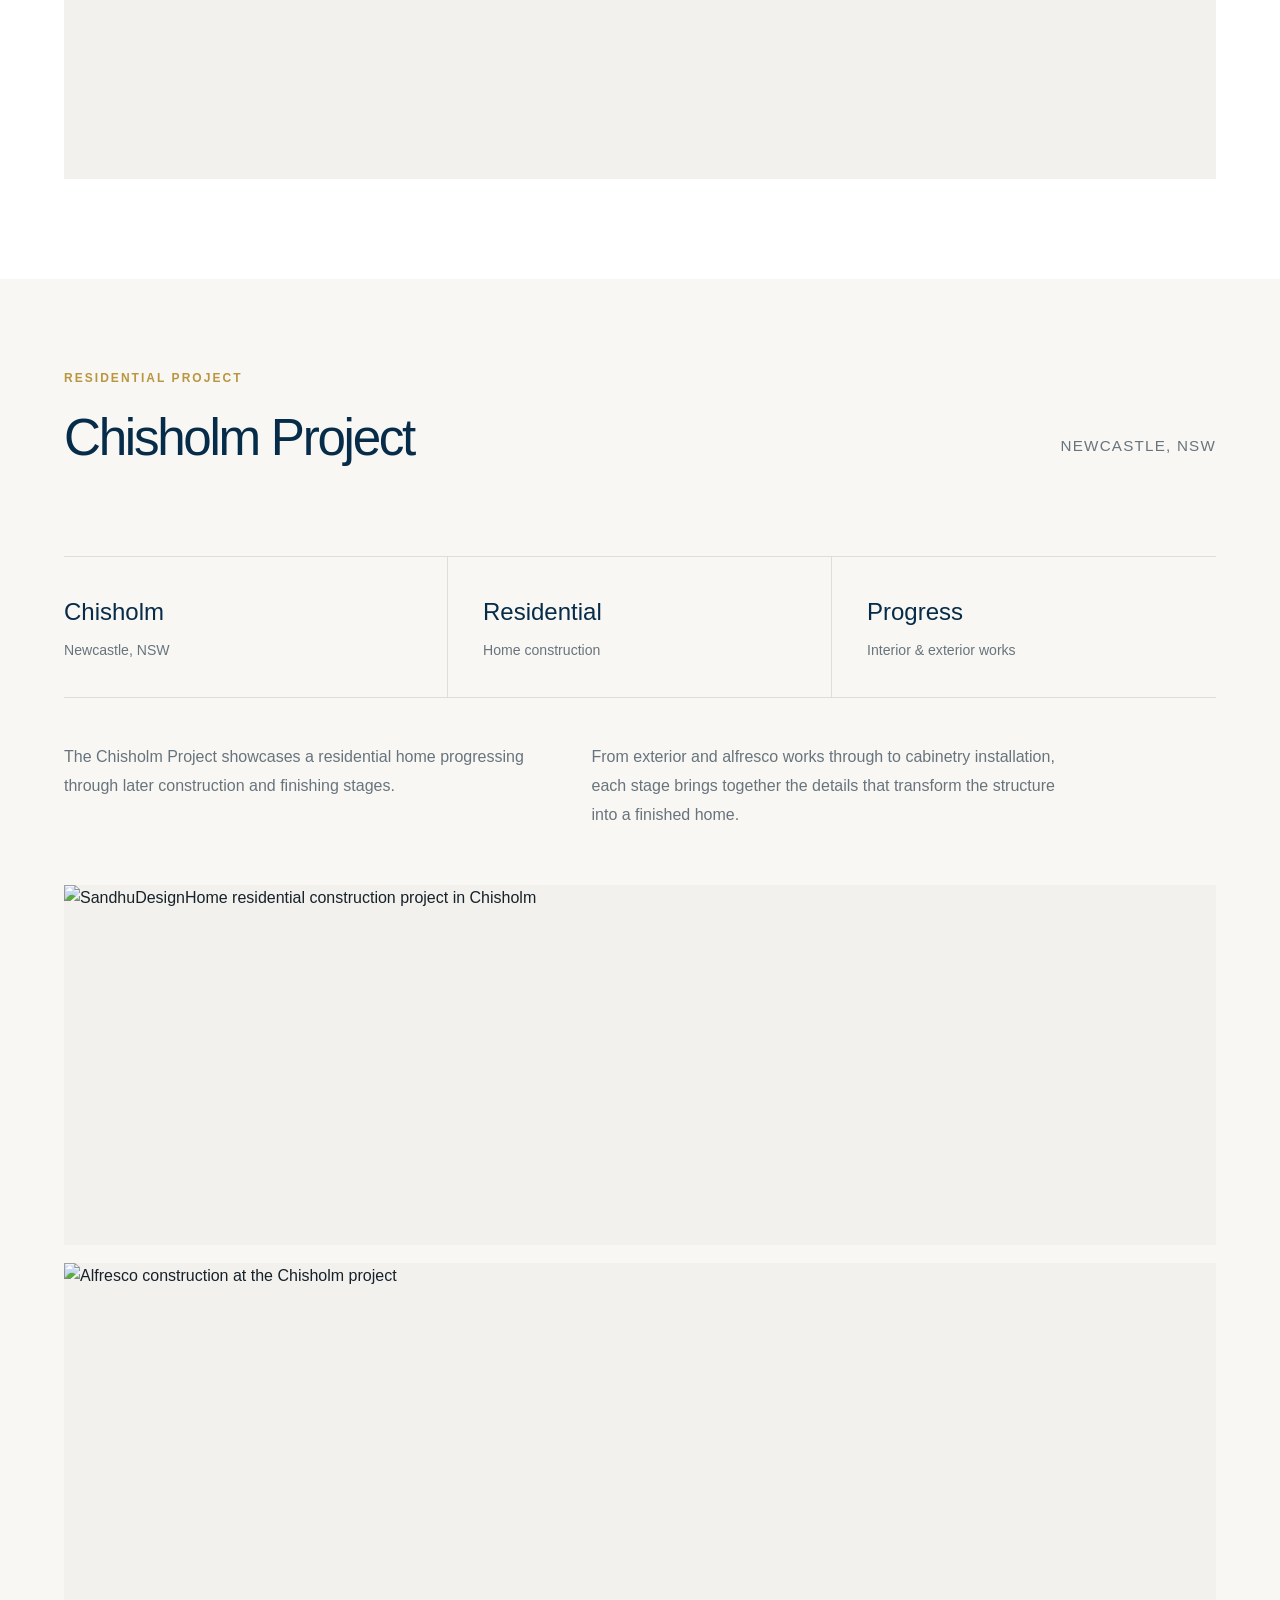
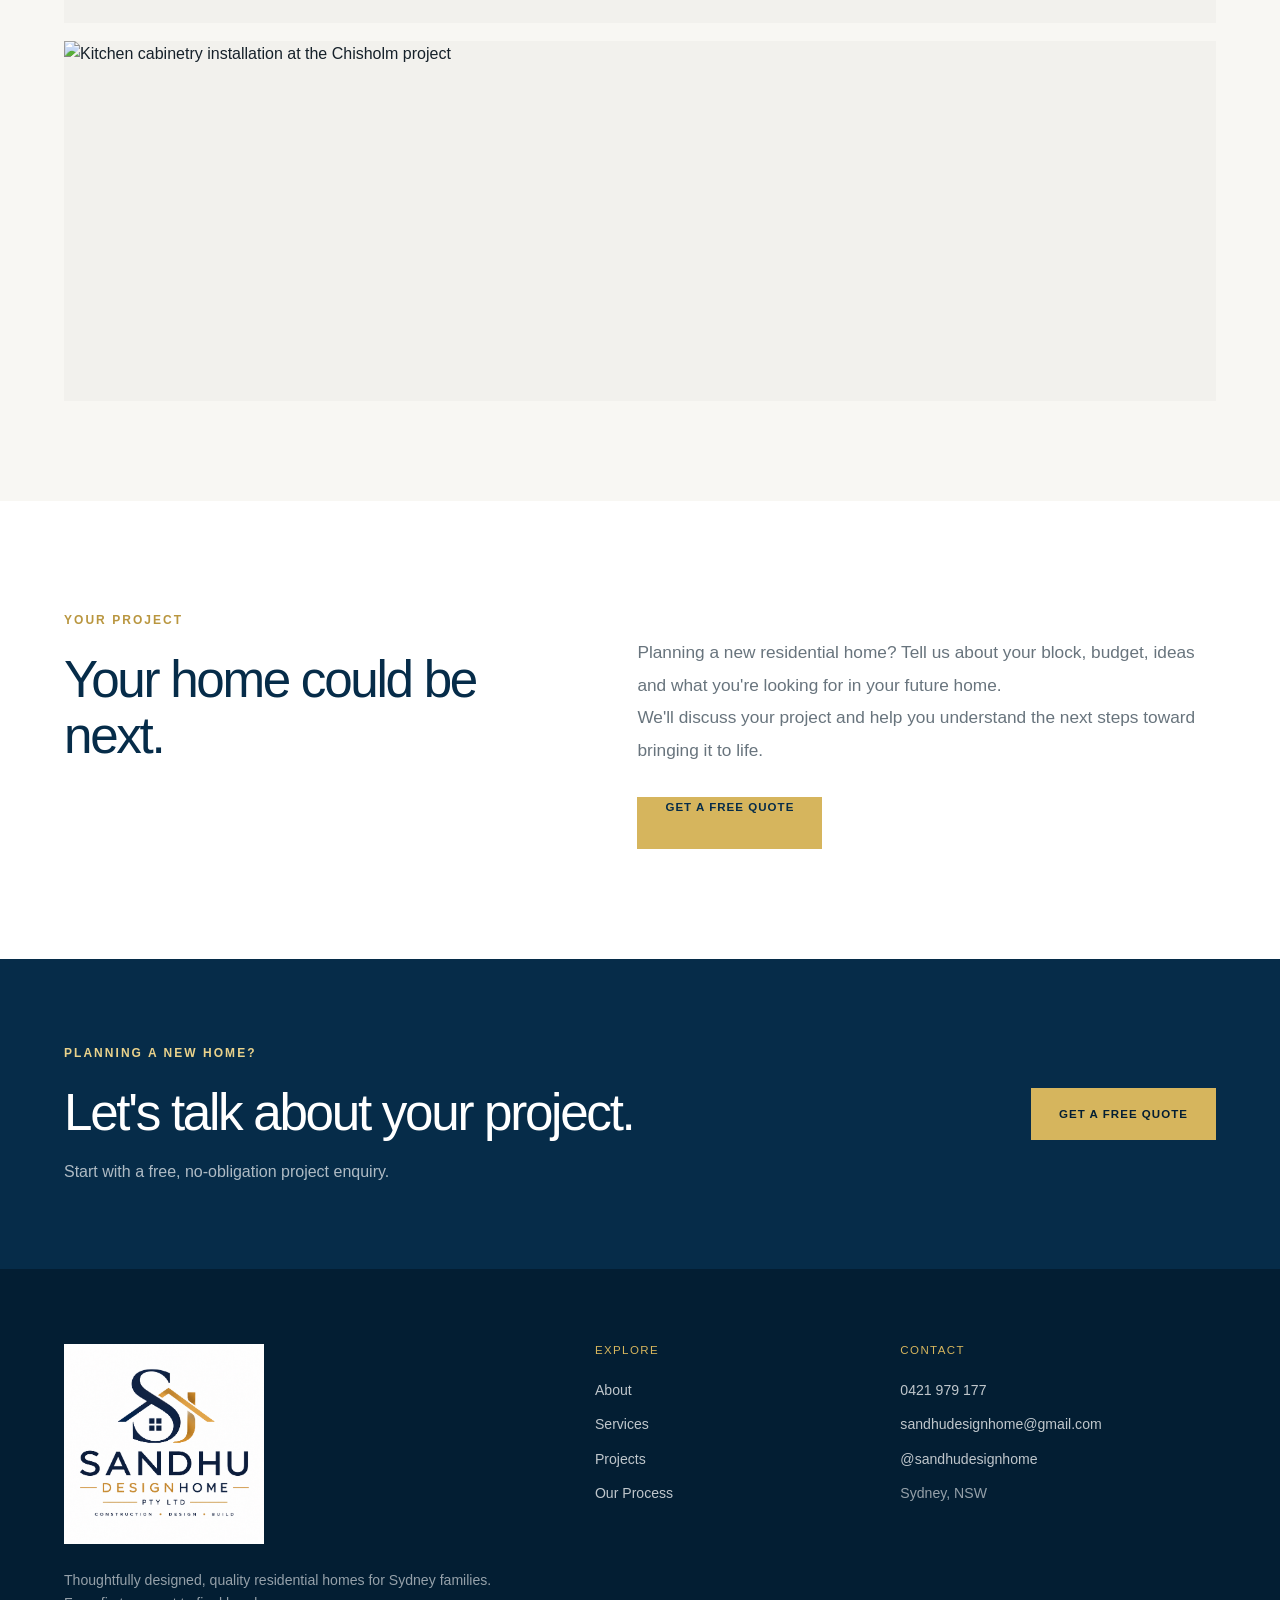
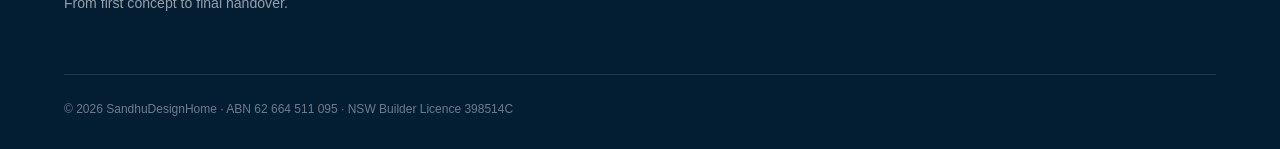
==== commit e7b0c4cc: "Add files via upload" ====
--- a/index.html
+++ b/index.html
@@ -5,20 +5,18 @@
     <meta charset="utf-8">
     <meta name="viewport" content="width=device-width, initial-scale=1">
 
-    <title>SandhuDesignHome | Residential Builder & Home Design Sydney</title>
+    <title>Our Projects | SandhuDesignHome Sydney Builder</title>
 
     <meta name="description"
-        content="SandhuDesignHome designs and builds quality, affordable new residential homes across Sydney.">
-
-    <link rel="stylesheet" href="assets/style.css">
+        content="Explore SandhuDesignHome residential building projects across Sydney and NSW, including Crangan Bay, Austral and Chisholm.">
+
+    <link rel="stylesheet" href="../assets/style.css">
+    <link rel="icon" type="image/png" href="../assets/images/logo.png">
 </head>
 
 <body>
 
-    <!-- =========================
-         TOP CONTACT BAR
-    ========================== -->
-
+    <!-- TOP BAR -->
     <div class="top">
         <div class="wrap">
 
@@ -34,55 +32,34 @@
     </div>
 
 
-    <!-- =========================
-         NAVIGATION
-    ========================== -->
-
+    <!-- NAVIGATION -->
     <nav class="nav">
 
         <div class="wrap navin">
 
-            <a class="brand" href="index.html">
+            <a class="brand" href="../">
                 <img
-                    src="assets/images/logo.png"
+                    src="../assets/images/logo.png"
                     alt="SandhuDesignHome">
             </a>
 
             <button
                 class="menu"
-                aria-label="Menu">
+                aria-label="Menu"
+                aria-expanded="false">
                 ☰
             </button>
 
             <div class="links">
 
-                <a href="index.html">
-                    Home
-                </a>
-
-                <a href="about/">
-                    About
-                </a>
-
-                <a href="services/">
-                    Services
-                </a>
-
-                <a href="projects/">
-                    Projects
-                </a>
-
-                <a href="process/">
-                    Our Process
-                </a>
-
-                <a href="contact/">
-                    Contact
-                </a>
-
-                <a
-                    class="btn"
-                    href="contact/">
+                <a href="../">Home</a>
+                <a href="../about/">About</a>
+                <a href="../services/">Services</a>
+                <a href="../projects/">Projects</a>
+                <a href="../process/">Our Process</a>
+                <a href="../contact/">Contact</a>
+
+                <a class="btn" href="../contact/">
                     Get a Free Quote
                 </a>
 
@@ -93,424 +70,459 @@
     </nav>
 
 
-    <!-- =========================
-         HERO
-    ========================== -->
-
-    <header class="hero">
-
-        <div class="wrap content">
+    <!-- HERO -->
+    <header class="page-hero">
+
+        <div class="wrap">
 
             <div class="eyebrow">
-                Residential Design + Construction · Sydney
+                Our Projects
             </div>
 
             <h1>
-                Designed for living.
-                <br>
-                Built for life.
+                Built with purpose.
             </h1>
 
-            <p class="lead">
-                Affordable, thoughtfully designed new homes
-                delivered with flexibility, quality workmanship
-                and a personal approach.
+            <p>
+                Explore SandhuDesignHome residential projects across NSW,
+                from early construction through to the finishing details
+                that turn a build into a home.
             </p>
 
-            <div class="actions">
-
-                <a
-                    class="btn"
-                    href="contact/">
+        </div>
+
+    </header>
+
+
+    <!-- INTRO -->
+    <section>
+
+        <div class="wrap content-grid reveal">
+
+            <div>
+
+                <div class="eyebrow">
+                    Our Work
+                </div>
+
+                <h2>
+                    Homes built from the ground up.
+                </h2>
+
+            </div>
+
+
+            <div>
+
+                <p>
+                    Every project is different. Our approach combines
+                    practical design, flexibility and quality workmanship
+                    to create homes suited to the people who will live in them.
+                </p>
+
+                <p>
+                    Explore some of our current and completed residential
+                    construction projects across NSW.
+                </p>
+
+            </div>
+
+        </div>
+
+    </section>
+
+
+    <!-- ====================================
+         CRANGAN BAY
+    ===================================== -->
+
+    <section class="soft project-showcase">
+
+        <div class="wrap">
+
+            <div class="project-heading reveal">
+
+                <div>
+
+                    <div class="eyebrow">
+                        Featured Project
+                    </div>
+
+                    <h2>
+                        Crangan Bay Residence
+                    </h2>
+
+                </div>
+
+                <div class="project-location">
+                    Central Coast, NSW
+                </div>
+
+            </div>
+
+
+            <!-- PROJECT DETAILS -->
+
+            <div class="stats reveal">
+
+                <div class="stat">
+                    <strong>Crangan Bay</strong>
+                    Central Coast, NSW
+                </div>
+
+                <div class="stat">
+                    <strong>Residential</strong>
+                    New home construction
+                </div>
+
+                <div class="stat">
+                    <strong>Full Build</strong>
+                    SandhuDesignHome
+                </div>
+
+            </div>
+
+
+            <!-- DESCRIPTION -->
+
+            <div class="project-description reveal">
+
+                <p>
+                    The Crangan Bay Residence is a complete new-home
+                    construction project delivered by SandhuDesignHome
+                    on the NSW Central Coast.
+                </p>
+
+                <p>
+                    From the main construction through to external works
+                    and landscaping, the project reflects our focus on
+                    practical decision-making, attention to workmanship
+                    and delivering a quality family home.
+                </p>
+
+            </div>
+
+
+            <!-- IMAGES -->
+
+            <div class="portfolio-gallery gallery-three">
+
+                <figure class="portfolio-photo large reveal">
+
+                    <img
+                        src="../assets/images/crangan-bay-1.jpeg"
+                        alt="Crangan Bay residential home construction by SandhuDesignHome">
+
+                </figure>
+
+
+                <figure class="portfolio-photo reveal">
+
+                    <img
+                        src="../assets/images/crangan-bay-2.jpeg"
+                        alt="Crangan Bay residential project by SandhuDesignHome">
+
+                </figure>
+
+
+                <figure class="portfolio-photo reveal">
+
+                    <img
+                        src="../assets/images/crangan-bay-3.jpeg"
+                        alt="Landscaping at the Crangan Bay residence">
+
+                </figure>
+
+            </div>
+
+        </div>
+
+    </section>
+
+
+    <!-- ====================================
+         AUSTRAL
+    ===================================== -->
+
+    <section class="project-showcase">
+
+        <div class="wrap">
+
+            <div class="project-heading reveal">
+
+                <div>
+
+                    <div class="eyebrow">
+                        Construction Progress
+                    </div>
+
+                    <h2>
+                        Austral Project
+                    </h2>
+
+                </div>
+
+                <div class="project-location">
+                    Austral, NSW
+                </div>
+
+            </div>
+
+
+            <!-- PROJECT DETAILS -->
+
+            <div class="stats reveal">
+
+                <div class="stat">
+                    <strong>Austral</strong>
+                    NSW
+                </div>
+
+                <div class="stat">
+                    <strong>Residential</strong>
+                    New home construction
+                </div>
+
+                <div class="stat">
+                    <strong>Construction</strong>
+                    Foundation & slab stages
+                </div>
+
+            </div>
+
+
+            <!-- DESCRIPTION -->
+
+            <div class="project-description reveal">
+
+                <p>
+                    The Austral Project provides a look at the early
+                    construction stages of a new residential home,
+                    where careful preparation establishes the foundation
+                    for the build to follow.
+                </p>
+
+                <p>
+                    These progress images show foundation preparation,
+                    reinforcement, in-ground services and concrete slab
+                    works taking shape on site.
+                </p>
+
+            </div>
+
+
+            <!-- IMAGES -->
+
+            <div class="portfolio-gallery gallery-four">
+
+                <figure class="portfolio-photo reveal">
+
+                    <img
+                        src="../assets/images/austral-1.jpeg"
+                        alt="Foundation construction at the Austral project">
+
+                </figure>
+
+
+                <figure class="portfolio-photo reveal">
+
+                    <img
+                        src="../assets/images/austral-2.jpeg"
+                        alt="Steel reinforcement and slab preparation at Austral">
+
+                </figure>
+
+
+                <figure class="portfolio-photo reveal">
+
+                    <img
+                        src="../assets/images/austral-3.jpeg"
+                        alt="Concrete slab construction at the Austral project">
+
+                </figure>
+
+
+                <figure class="portfolio-photo reveal">
+
+                    <img
+                        src="../assets/images/austral-4.jpeg"
+                        alt="In-ground services at the Austral residential project">
+
+                </figure>
+
+            </div>
+
+        </div>
+
+    </section>
+
+
+    <!-- ====================================
+         CHISHOLM
+    ===================================== -->
+
+    <section class="soft project-showcase">
+
+        <div class="wrap">
+
+            <div class="project-heading reveal">
+
+                <div>
+
+                    <div class="eyebrow">
+                        Residential Project
+                    </div>
+
+                    <h2>
+                        Chisholm Project
+                    </h2>
+
+                </div>
+
+                <div class="project-location">
+                    Newcastle, NSW
+                </div>
+
+            </div>
+
+
+            <!-- PROJECT DETAILS -->
+
+            <div class="stats reveal">
+
+                <div class="stat">
+                    <strong>Chisholm</strong>
+                    Newcastle, NSW
+                </div>
+
+                <div class="stat">
+                    <strong>Residential</strong>
+                    Home construction
+                </div>
+
+                <div class="stat">
+                    <strong>Progress</strong>
+                    Interior & exterior works
+                </div>
+
+            </div>
+
+
+            <!-- DESCRIPTION -->
+
+            <div class="project-description reveal">
+
+                <p>
+                    The Chisholm Project showcases a residential home
+                    progressing through later construction and finishing
+                    stages.
+                </p>
+
+                <p>
+                    From exterior and alfresco works through to cabinetry
+                    installation, each stage brings together the details
+                    that transform the structure into a finished home.
+                </p>
+
+            </div>
+
+
+            <!-- IMAGES -->
+
+            <div class="portfolio-gallery gallery-three">
+
+                <figure class="portfolio-photo large reveal">
+
+                    <img
+                        src="../assets/images/chisholm-1.jpeg"
+                        alt="SandhuDesignHome residential construction project in Chisholm">
+
+                </figure>
+
+
+                <figure class="portfolio-photo reveal">
+
+                    <img
+                        src="../assets/images/chisholm-2.png"
+                        alt="Alfresco construction at the Chisholm project">
+
+                </figure>
+
+
+                <figure class="portfolio-photo reveal">
+
+                    <img
+                        src="../assets/images/chisholm-3.png"
+                        alt="Kitchen cabinetry installation at the Chisholm project">
+
+                </figure>
+
+            </div>
+
+        </div>
+
+    </section>
+
+
+    <!-- YOUR PROJECT -->
+
+    <section>
+
+        <div class="wrap split reveal">
+
+            <div>
+
+                <div class="eyebrow">
+                    Your Project
+                </div>
+
+                <h2>
+                    Your home could be next.
+                </h2>
+
+            </div>
+
+
+            <div class="copy">
+
+                <p>
+                    Planning a new residential home? Tell us about your
+                    block, budget, ideas and what you're looking for in
+                    your future home.
+                </p>
+
+                <p>
+                    We'll discuss your project and help you understand
+                    the next steps toward bringing it to life.
+                </p>
+
+                <a class="btn" href="../contact/">
                     Get a Free Quote
                 </a>
 
-                <a
-                    class="btn outline"
-                    href="projects/">
-                    View Our Projects
-                </a>
-
-            </div>
-
-        </div>
-
-    </header>
-
-
-    <!-- =========================
-         INTRODUCTION
-    ========================== -->
-
-    <section>
-
-        <div class="wrap split reveal">
+            </div>
+
+        </div>
+
+    </section>
+
+
+    <!-- CTA -->
+
+    <section class="cta">
+
+        <div class="wrap">
 
             <div>
 
                 <div class="eyebrow">
-                    SandhuDesignHome
+                    Planning a new home?
                 </div>
 
                 <h2>
-                    A better way to build your home.
+                    Let's talk about your project.
                 </h2>
 
-            </div>
-
-            <div class="copy">
-
-                <p>
-                    We design and build new residential homes around
-                    the people who will live in them. Whether it is
-                    your first home, a custom family home or the place
-                    you plan to stay for years, our approach balances
-                    considered design, practical construction and
-                    genuine value.
-                </p>
-
-                <a href="about/">
-                    Discover our approach →
-                </a>
-
-            </div>
-
-        </div>
-
-
-        <!-- TRUST / CREDENTIALS -->
-
-        <div class="wrap stats reveal">
-
-            <div class="stat">
-
-                <strong>
-                    5+ years
-                </strong>
-
-                Building & design experience
-
-            </div>
-
-            <div class="stat">
-
-                <strong>
-                    Design + Build
-                </strong>
-
-                One considered journey
-
-            </div>
-
-            <div class="stat">
-
-                <strong>
-                    Licensed
-                </strong>
-
-                NSW Builder 398514C
-
-            </div>
-
-        </div>
-
-    </section>
-
-
-    <!-- =========================
-         SERVICES
-    ========================== -->
-
-    <section class="soft">
-
-        <div class="wrap">
-
-            <div class="eyebrow">
-                What we do
-            </div>
-
-            <h2>
-                From an idea to a home.
-            </h2>
-
-
-            <div class="cards">
-
-
-                <!-- NEW HOME BUILDS -->
-
-                <article class="card reveal">
-
-                    <div class="pad">
-
-                        <h3>
-                            New Home Builds
-                        </h3>
-
-                        <p>
-                            Quality residential construction with a
-                            focus on value, flexibility and workmanship
-                            from site preparation through to handover.
-                        </p>
-
-                        <a href="services/">
-                            Explore construction →
-                        </a>
-
-                    </div>
-
-                </article>
-
-
-                <!-- HOME DESIGN -->
-
-                <article class="card reveal">
-
-                    <div class="pad">
-
-                        <h3>
-                            Home Design
-                        </h3>
-
-                        <p>
-                            Practical, modern home design shaped around
-                            your site, budget, lifestyle and the way
-                            your family actually lives.
-                        </p>
-
-                        <a href="services/">
-                            Explore home design →
-                        </a>
-
-                    </div>
-
-                </article>
-
-
-                <!-- DESIGN + BUILD -->
-
-                <article class="card reveal">
-
-                    <div class="pad">
-
-                        <h3>
-                            Design + Build
-                        </h3>
-
-                        <p>
-                            A coordinated path from early ideas through
-                            design, approvals and construction, with
-                            fewer handovers and clearer communication.
-                        </p>
-
-                        <a href="process/">
-                            See our process →
-                        </a>
-
-                    </div>
-
-                </article>
-
-            </div>
-
-        </div>
-
-    </section>
-
-
-    <!-- =========================
-         FEATURED PROJECT
-    ========================== -->
-
-    <section>
-
-        <div class="wrap">
-
-            <div class="eyebrow">
-                Featured project
-            </div>
-
-            <h2>
-                Homes made to be lived in.
-            </h2>
-
-
-            <a
-                class="project reveal"
-                href="projects/">
-
-                <img
-                    src="assets/images/crangan-bay-1.png"
-                    alt="Crangan Bay residential home by SandhuDesignHome">
-
-
-                <div class="label">
-
-                    <strong>
-                        Crangan Bay Residence
-                    </strong>
-
-                    <br>
-
-                    <span>
-                        Central Coast, NSW · Residential Build
-                    </span>
-
-                </div>
-
-            </a>
-
-        </div>
-
-    </section>
-
-
-    <!-- =========================
-         OUR PROCESS
-    ========================== -->
-
-    <section class="soft">
-
-        <div class="wrap">
-
-            <div class="eyebrow">
-                Our process
-            </div>
-
-            <h2>
-                Clear from first conversation to handover.
-            </h2>
-
-
-            <div class="steps">
-
-
-                <div class="step reveal">
-
-                    <span class="num">
-                        01
-                    </span>
-
-                    <h3>
-                        Consult
-                    </h3>
-
-                    <p>
-                        We understand your block, budget and vision.
-                    </p>
-
-                </div>
-
-
-                <div class="step reveal">
-
-                    <span class="num">
-                        02
-                    </span>
-
-                    <h3>
-                        Design
-                    </h3>
-
-                    <p>
-                        We shape a home around your needs and lifestyle.
-                    </p>
-
-                </div>
-
-
-                <div class="step reveal">
-
-                    <span class="num">
-                        03
-                    </span>
-
-                    <h3>
-                        Quote & Select
-                    </h3>
-
-                    <p>
-                        Refine the scope, selections and project details.
-                    </p>
-
-                </div>
-
-
-                <div class="step reveal">
-
-                    <span class="num">
-                        04
-                    </span>
-
-                    <h3>
-                        Approve
-                    </h3>
-
-                    <p>
-                        Coordinate documentation and relevant approvals.
-                    </p>
-
-                </div>
-
-
-                <div class="step reveal">
-
-                    <span class="num">
-                        05
-                    </span>
-
-                    <h3>
-                        Construct
-                    </h3>
-
-                    <p>
-                        Your home is built with attention to quality.
-                    </p>
-
-                </div>
-
-
-                <div class="step reveal">
-
-                    <span class="num">
-                        06
-                    </span>
-
-                    <h3>
-                        Handover
-                    </h3>
-
-                    <p>
-                        Final inspection, completion and your new keys.
-                    </p>
-
-                </div>
-
-            </div>
-
-        </div>
-
-    </section>
-
-
-    <!-- =========================
-         QUOTE CTA
-    ========================== -->
-
-    <section class="cta">
-
-        <div class="wrap">
-
-            <div>
-
-                <div class="eyebrow">
-                    Ready to build?
-                </div>
-
-                <h2>
-                    Tell us about your new home.
-                </h2>
-
                 <p>
                     Start with a free, no-obligation project enquiry.
                 </p>
@@ -518,9 +530,7 @@
             </div>
 
 
-            <a
-                class="btn"
-                href="contact/">
+            <a class="btn" href="../contact/">
                 Get a Free Quote
             </a>
 
@@ -529,36 +539,28 @@
     </section>
 
 
-    <!-- =========================
-         FOOTER
-    ========================== -->
+    <!-- FOOTER -->
 
     <footer class="footer">
 
         <div class="wrap">
 
-
             <div class="footgrid">
 
 
-                <!-- COMPANY -->
-
                 <div>
 
                     <img
-                        src="assets/images/logo.png"
+                        src="../assets/images/logo.png"
                         alt="SandhuDesignHome">
 
                     <p>
-                        Thoughtfully designed, quality residential
-                        homes for Sydney families. From first concept
-                        to final handover.
+                        Thoughtfully designed, quality residential homes
+                        for Sydney families. From first concept to final handover.
                     </p>
 
                 </div>
 
-
-                <!-- LINKS -->
 
                 <div>
 
@@ -566,26 +568,13 @@
                         Explore
                     </h4>
 
-                    <a href="about/">
-                        About
-                    </a>
-
-                    <a href="services/">
-                        Services
-                    </a>
-
-                    <a href="projects/">
-                        Projects
-                    </a>
-
-                    <a href="process/">
-                        Our Process
-                    </a>
-
-                </div>
-
-
-                <!-- CONTACT -->
+                    <a href="../about/">About</a>
+                    <a href="../services/">Services</a>
+                    <a href="../projects/">Projects</a>
+                    <a href="../process/">Our Process</a>
+
+                </div>
+
 
                 <div>
 
@@ -617,8 +606,6 @@
             </div>
 
 
-            <!-- LEGAL -->
-
             <div class="legal">
 
                 © 2026 SandhuDesignHome
@@ -632,9 +619,7 @@
     </footer>
 
 
-    <!-- JAVASCRIPT -->
-
-    <script src="assets/script.js"></script>
+    <script src="../assets/script.js"></script>
 
 </body>
 
--- a/assets/style.css
+++ b/assets/style.css
@@ -1116,4 +1116,182 @@
         height: 400px;
     }
 
-}+}
+/* =========================================
+   PROJECT PORTFOLIO
+========================================= */
+
+.project-showcase {
+    padding-top: 90px;
+    padding-bottom: 100px;
+}
+
+.project-heading {
+    display: flex;
+    align-items: flex-end;
+    justify-content: space-between;
+    gap: 40px;
+    margin-bottom: 38px;
+}
+
+.project-heading h2 {
+    margin-bottom: 0;
+}
+
+.project-location {
+    color: var(--muted);
+    font-size: 0.95rem;
+    letter-spacing: 0.08em;
+    text-transform: uppercase;
+    padding-bottom: 8px;
+}
+
+.project-description {
+    display: grid;
+    grid-template-columns: 1fr 1fr;
+    gap: 55px;
+    max-width: 1000px;
+    margin: 45px 0 55px;
+}
+
+.project-description p {
+    margin: 0;
+    color: var(--muted);
+    line-height: 1.8;
+}
+
+
+/* PHOTO GALLERY */
+
+.portfolio-gallery {
+    display: grid;
+    gap: 18px;
+}
+
+.portfolio-gallery-three {
+    grid-template-columns: 1.35fr 1fr 1fr;
+}
+
+.portfolio-gallery-four {
+    grid-template-columns: repeat(2, 1fr);
+}
+
+.portfolio-photo {
+    margin: 0;
+    overflow: hidden;
+    background: var(--soft);
+    min-height: 360px;
+}
+
+.portfolio-photo img {
+    display: block;
+    width: 100%;
+    height: 100%;
+    min-height: 360px;
+    object-fit: cover;
+    transition: transform 0.45s ease;
+}
+
+.portfolio-photo:hover img {
+    transform: scale(1.025);
+}
+
+
+/* Make first Crangan Bay image more prominent */
+
+.portfolio-gallery-three .portfolio-photo:first-child {
+    min-height: 480px;
+}
+
+.portfolio-gallery-three .portfolio-photo:first-child img {
+    min-height: 480px;
+}
+
+
+/* Austral construction gallery */
+
+.portfolio-gallery-four .portfolio-photo,
+.portfolio-gallery-four .portfolio-photo img {
+    min-height: 440px;
+}
+
+
+/* TABLET */
+
+@media (max-width: 1000px) {
+
+    .portfolio-gallery-three {
+        grid-template-columns: 1fr 1fr;
+    }
+
+    .portfolio-gallery-three .portfolio-photo:first-child {
+        grid-column: 1 / -1;
+    }
+
+    .project-description {
+        gap: 30px;
+    }
+}
+
+
+/* MOBILE */
+
+@media (max-width: 780px) {
+
+    .project-showcase {
+        padding-top: 65px;
+        padding-bottom: 70px;
+    }
+
+    .project-heading {
+        display: block;
+        margin-bottom: 30px;
+    }
+
+    .project-location {
+        margin-top: 12px;
+    }
+
+    .project-description {
+        grid-template-columns: 1fr;
+        gap: 16px;
+        margin: 35px 0 40px;
+    }
+
+    .portfolio-gallery,
+    .portfolio-gallery-three,
+    .portfolio-gallery-four {
+        grid-template-columns: 1fr;
+        gap: 12px;
+    }
+
+    .portfolio-gallery-three .portfolio-photo:first-child {
+        grid-column: auto;
+    }
+
+    .portfolio-photo,
+    .portfolio-photo img,
+    .portfolio-gallery-three .portfolio-photo:first-child,
+    .portfolio-gallery-three .portfolio-photo:first-child img,
+    .portfolio-gallery-four .portfolio-photo,
+    .portfolio-gallery-four .portfolio-photo img {
+        min-height: 340px;
+        height: 340px;
+    }
+}
+
+
+/* SMALL PHONES */
+
+@media (max-width: 430px) {
+
+    .portfolio-photo,
+    .portfolio-photo img,
+    .portfolio-gallery-three .portfolio-photo:first-child,
+    .portfolio-gallery-three .portfolio-photo:first-child img,
+    .portfolio-gallery-four .portfolio-photo,
+    .portfolio-gallery-four .portfolio-photo img {
+        min-height: 290px;
+        height: 290px;
+    }
+}
